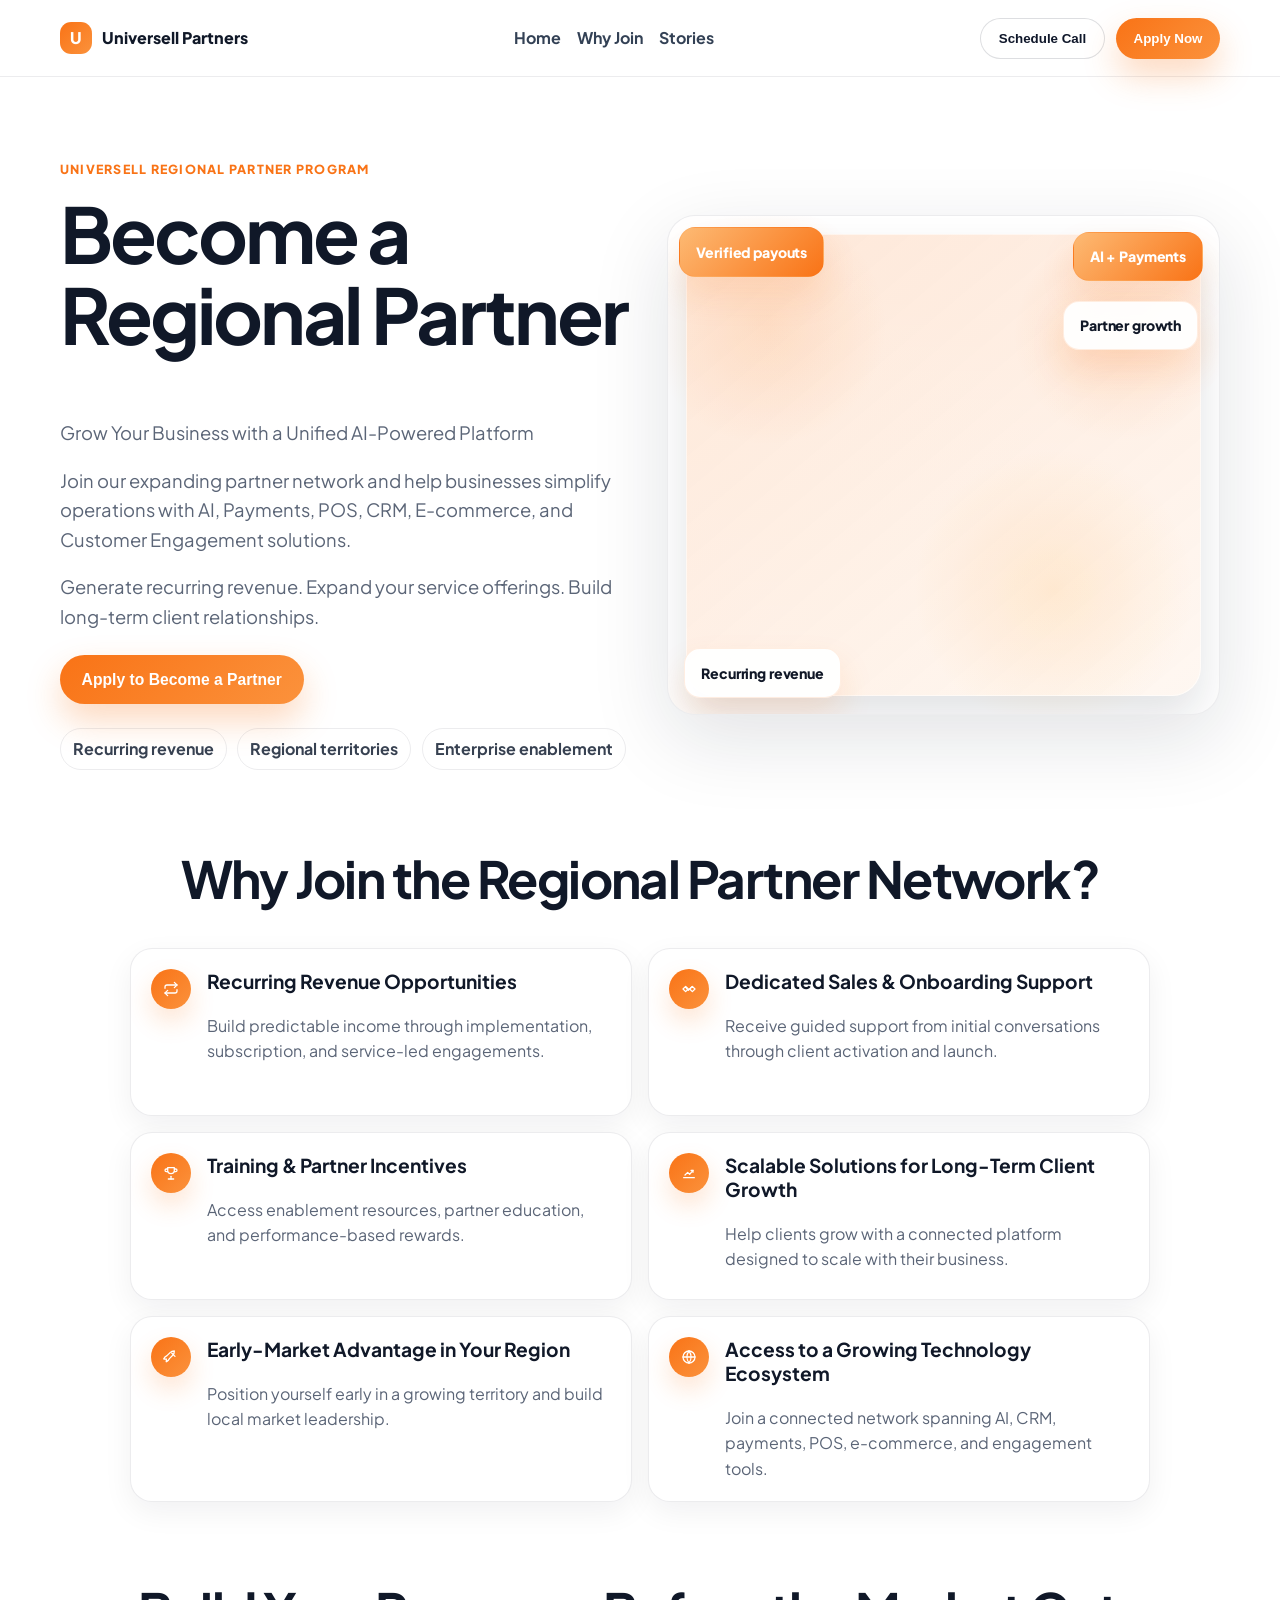
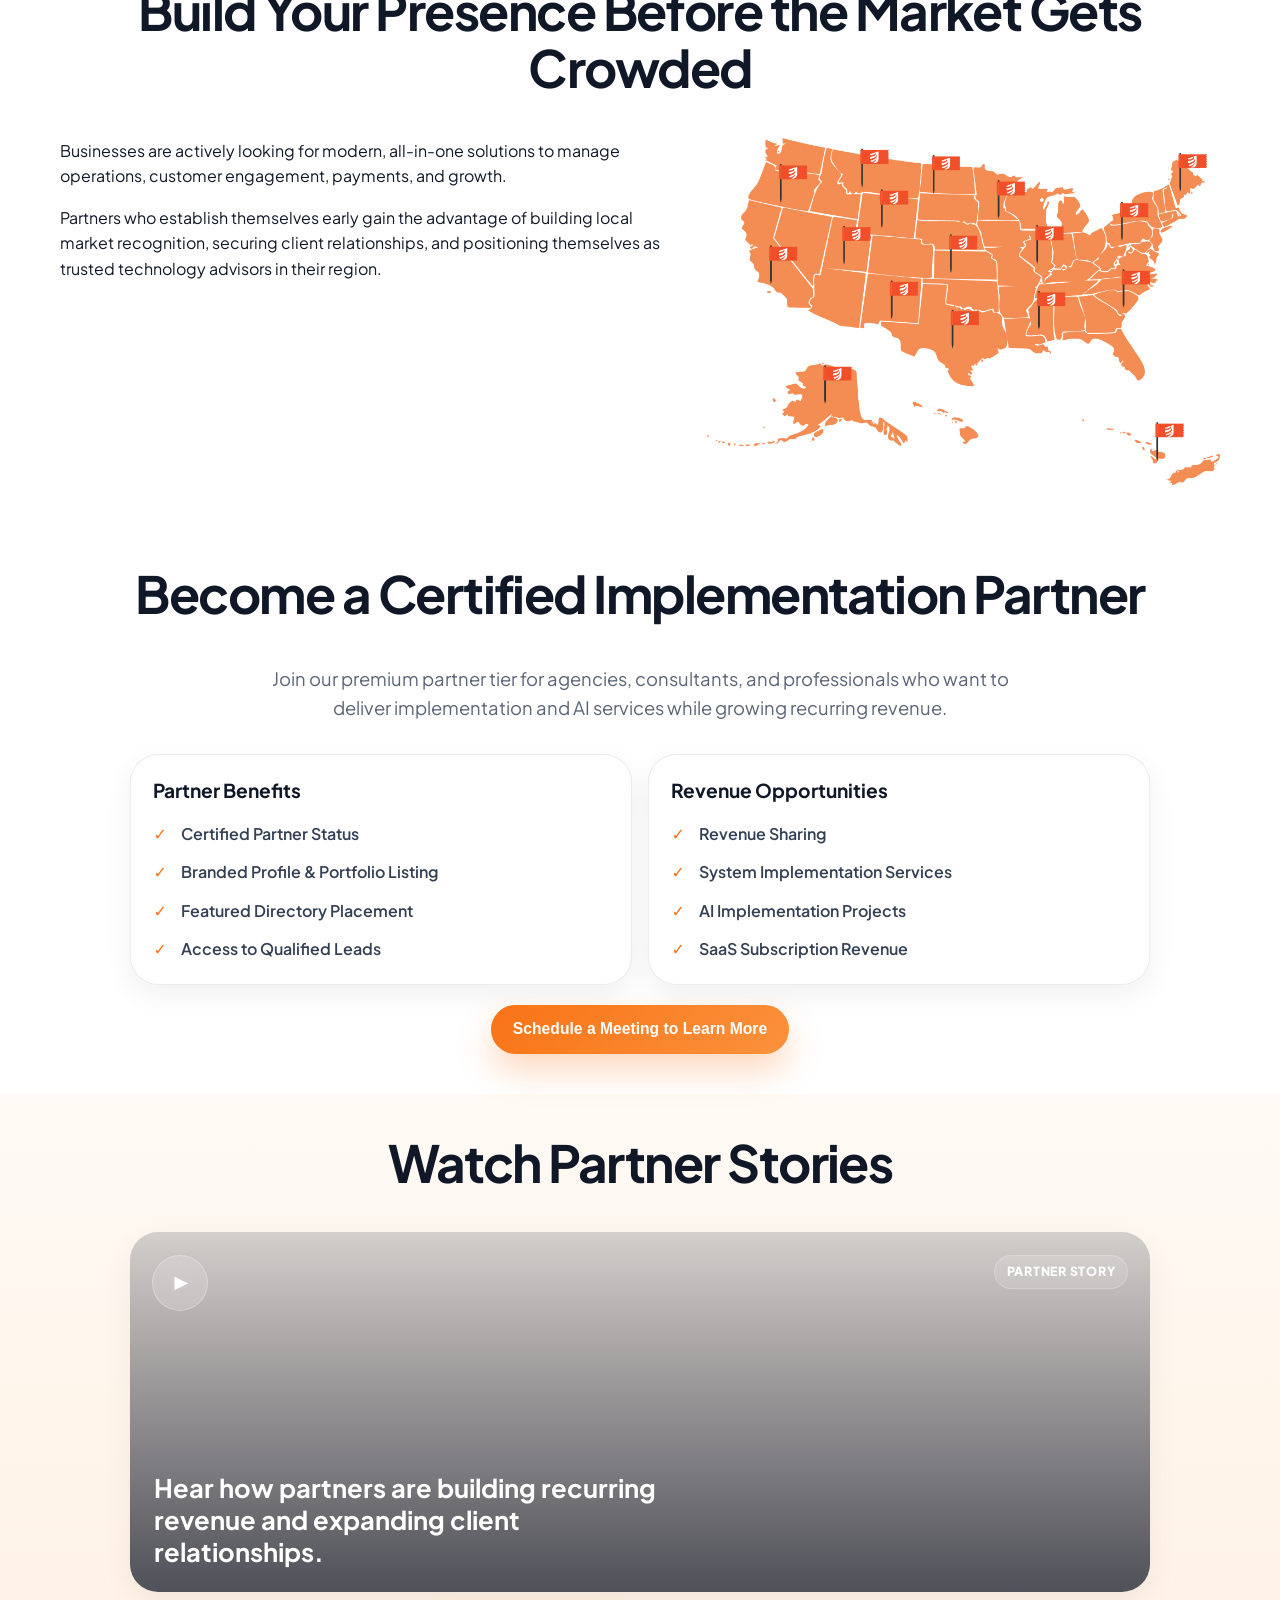
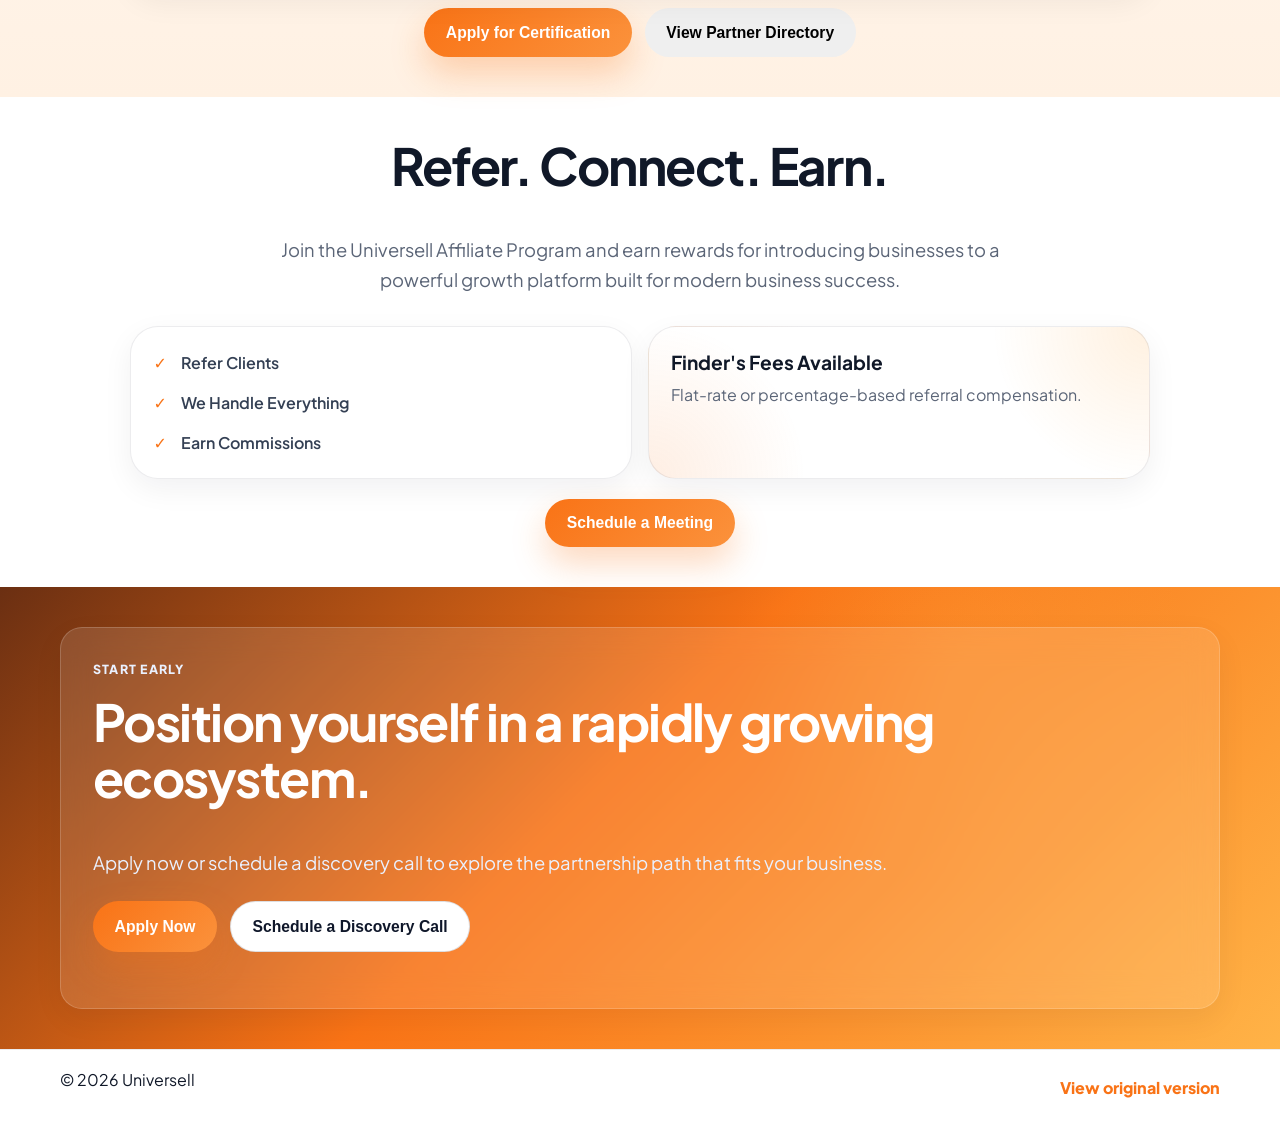
==== partner-program-modern.html @ 24c88f03 "Initial commit - Universell Partner Landing Page" ====
<!DOCTYPE html>
<html lang="en">
  <head>
    <meta charset="UTF-8" />
    <meta name="viewport" content="width=device-width, initial-scale=1.0" />
    <title>Universell Partner Program — Modern Option</title>
    <meta
      name="description"
      content="A premium SaaS-style landing page concept for Universell's Regional Partner Network."
    />
    <link rel="preconnect" href="https://fonts.googleapis.com" />
    <link rel="preconnect" href="https://fonts.gstatic.com" crossorigin />
    <link
      href="https://fonts.googleapis.com/css2?family=Plus+Jakarta+Sans:wght@400;500;600;700;800&display=swap"
      rel="stylesheet"
    />
    <link rel="stylesheet" href="partner-program-modern.css" />
  </head>
  <body>
    <a class="skip-link" href="#main">Skip to content</a>

    <header class="site-header">
      <div class="container nav">
        <a class="brand" href="#hero">
          <span class="brand-mark">U</span>
          <span>Universell Partners</span>
        </a>
        <nav>
          <a href="#hero">Home</a>
          <a href="#why-join">Why Join</a>
          <a href="#stories">Stories</a>
        </nav>
        <div class="nav-actions">
          <button class="btn btn-ghost" data-open-modal="discovery">Schedule Call</button>
          <button class="btn btn-primary" data-open-modal="apply">Apply Now</button>
        </div>
      </div>
    </header>

    <main id="main">
      <section class="hero section" id="hero">
        <div class="container hero-grid">
          <div class="hero-copy">
            <p class="eyebrow">Universell Regional Partner Program</p>
            <h1>Become a Regional Partner</h1>
            <p class="lead">
              Grow Your Business with a Unified AI-Powered Platform
            </p>
            <p class="lead">
              Join our expanding partner network and help businesses simplify operations with AI, Payments, POS, CRM, E-commerce, and Customer Engagement solutions.
            </p>
            <p class="lead">
              Generate recurring revenue. Expand your service offerings. Build long-term client relationships.
            </p>
            <div class="hero-actions">
              <button class="btn btn-primary btn-lg" data-open-modal="apply">Apply to Become a Partner</button>
            </div>
            <div class="hero-trust">
              <span>Recurring revenue</span>
              <span>Regional territories</span>
              <span>Enterprise enablement</span>
            </div>
          </div>

          <div class="hero-visual card hero-fintech-shell" role="img" aria-label="Professional partner growth image with payments and orange gradient badges">
            <div class="hero-fintech" aria-hidden="true">
              <div class="hero-pill pill-top-left">Verified payouts</div>
              <div class="hero-pill pill-top-right">AI + Payments</div>
              <div class="hero-pill pill-mid-right">Partner growth</div>
              <div class="hero-pill pill-bottom-left">Recurring revenue</div>
              <div class="hero-image-frame"></div>
            </div>
          </div>
        </div>
      </section>

      <section class="section" id="why-join">
        <div class="container section-head center">
          <h2>Why Join the Regional Partner Network?</h2>
        </div>
        <div class="container vertical-card-list">
          <article class="stack-card">
            <div class="stack-icon" aria-hidden="true">
              <svg viewBox="0 0 24 24" role="presentation" aria-hidden="true">
                <path d="M17 2l4 4-4 4" />
                <path d="M3 11V9a3 3 0 0 1 3-3h15" />
                <path d="M7 22l-4-4 4-4" />
                <path d="M21 13v2a3 3 0 0 1-3 3H3" />
              </svg>
            </div>
            <div>
              <h3>Recurring Revenue Opportunities</h3>
              <p>Build predictable income through implementation, subscription, and service-led engagements.</p>
            </div>
          </article>
          <article class="stack-card">
            <div class="stack-icon" aria-hidden="true">
              <svg viewBox="0 0 24 24" role="presentation" aria-hidden="true">
                <path d="M8 11l3 3 5-5" />
                <path d="M3 12l4-4 4 4-4 4-4-4z" />
                <path d="M13 12l4-4 4 4-4 4-4-4z" />
              </svg>
            </div>
            <div>
              <h3>Dedicated Sales &amp; Onboarding Support</h3>
              <p>Receive guided support from initial conversations through client activation and launch.</p>
            </div>
          </article>
          <article class="stack-card">
            <div class="stack-icon" aria-hidden="true">
              <svg viewBox="0 0 24 24" role="presentation" aria-hidden="true">
                <path d="M8 21h8" />
                <path d="M12 17v4" />
                <path d="M7 4h10v4a5 5 0 0 1-10 0V4z" />
                <path d="M17 6h2a2 2 0 0 1 0 4h-2" />
                <path d="M7 6H5a2 2 0 0 0 0 4h2" />
              </svg>
            </div>
            <div>
              <h3>Training &amp; Partner Incentives</h3>
              <p>Access enablement resources, partner education, and performance-based rewards.</p>
            </div>
          </article>
          <article class="stack-card">
            <div class="stack-icon" aria-hidden="true">
              <svg viewBox="0 0 24 24" role="presentation" aria-hidden="true">
                <path d="M4 19h16" />
                <path d="M6 15l4-4 3 3 5-6" />
                <path d="M15 8h3v3" />
              </svg>
            </div>
            <div>
              <h3>Scalable Solutions for Long-Term Client Growth</h3>
              <p>Help clients grow with a connected platform designed to scale with their business.</p>
            </div>
          </article>
          <article class="stack-card">
            <div class="stack-icon" aria-hidden="true">
              <svg viewBox="0 0 24 24" role="presentation" aria-hidden="true">
                <path d="M5 19c2.5-1 4-2.5 5-5l5-5c1.6-1.6 2-4 2-6-2 0-4.4.4-6 2l-5 5c-2.5 1-4 2.5-5 5 1.5.4 2.9.4 4 0z" />
                <path d="M13 6l5 5" />
                <path d="M6 18l-1 1" />
              </svg>
            </div>
            <div>
              <h3>Early-Market Advantage in Your Region</h3>
              <p>Position yourself early in a growing territory and build local market leadership.</p>
            </div>
          </article>
          <article class="stack-card">
            <div class="stack-icon" aria-hidden="true">
              <svg viewBox="0 0 24 24" role="presentation" aria-hidden="true">
                <circle cx="12" cy="12" r="9" />
                <path d="M3 12h18" />
                <path d="M12 3a15 15 0 0 1 0 18" />
                <path d="M12 3a15 15 0 0 0 0 18" />
              </svg>
            </div>
            <div>
              <h3>Access to a Growing Technology Ecosystem</h3>
              <p>Join a connected network spanning AI, CRM, payments, POS, e-commerce, and engagement tools.</p>
            </div>
          </article>
        </div>
      </section>

      <section class="section" id="market-presence">
        <div class="container">
          <div class="section-head center">
                        <h2>Build Your Presence Before the Market Gets Crowded</h2>
          </div>
          <div class="presence-layout">
            <div class="presence-copy">
              <p>
                Businesses are actively looking for modern, all-in-one solutions to manage operations, customer engagement, payments, and growth.
              </p>
              <p>
                Partners who establish themselves early gain the advantage of building local market recognition, securing client relationships, and positioning themselves as trusted technology advisors in their region.
              </p>
            </div>
            <div class="presence-map">
              <img src="US%20Map.png" alt="US map highlighting regional market opportunity" />
            </div>
          </div>
        </div>
      </section>

      <section class="section" id="certified-partner">
        <div class="container section-head center">

          <h2>Become a Certified Implementation Partner</h2>
          <p class="lead tight">
            Join our premium partner tier for agencies, consultants, and professionals who want to deliver implementation and AI services while growing recurring revenue.
          </p>
        </div>
        <div class="container certified-panel">
          <div class="certified-column">
            <h3>Partner Benefits</h3>
            <ul class="benefit-checklist">
              <li>Certified Partner Status</li>
              <li>Branded Profile &amp; Portfolio Listing</li>
              <li>Featured Directory Placement</li>
              <li>Access to Qualified Leads</li>
            </ul>
          </div>
          <div class="certified-column">
            <h3>Revenue Opportunities</h3>
            <ul class="benefit-checklist">
              <li>Revenue Sharing</li>
              <li>System Implementation Services</li>
              <li>AI Implementation Projects</li>
              <li>SaaS Subscription Revenue</li>
            </ul>
          </div>
        </div>
        <div class="container center certified-cta-wrap">
          <button class="btn btn-primary btn-lg" data-open-modal="discovery">Schedule a Meeting to Learn More</button>
        </div>
      </section>

      <section class="section section-alt" id="partner-stories">
        <div class="container section-head center">
          <h2>Watch Partner Stories</h2>
        </div>
        <div class="container stories-feature">
          <a class="story-feature-video" href="https://app.heygen.com/videos/avatar-video-f2ec187cc23545b0b8789059e43a1ef8" target="_blank" rel="noreferrer">
            <span class="story-play" aria-hidden="true">▶</span>
            <span class="story-badge">Partner Story</span>
            <strong>Hear how partners are building recurring revenue and expanding client relationships.</strong>
          </a>
          <div class="stories-actions">
            <button class="btn btn-primary btn-lg" data-open-modal="apply">Apply for Certification</button>
            <button class="btn btn-secondary btn-lg">View Partner Directory</button>
          </div>
        </div>
      </section>

      <section class="section" id="affiliate-program">
        <div class="container section-head center">
          <h2>Refer. Connect. Earn.</h2>
          <p class="lead tight">
            Join the Universell Affiliate Program and earn rewards for introducing businesses to a powerful growth platform built for modern business success.
          </p>
        </div>
        <div class="container affiliate-panel">
          <div class="affiliate-column">
            <ul class="benefit-checklist affiliate-checklist">
              <li>Refer Clients</li>
              <li>We Handle Everything</li>
              <li>Earn Commissions</li>
            </ul>
          </div>
          <div class="affiliate-column highlighted">
            <h3>Finder's Fees Available</h3>
            <p>Flat-rate or percentage-based referral compensation.</p>
          </div>
        </div>
        <div class="container center certified-cta-wrap">
          <button class="btn btn-primary btn-lg" data-open-modal="discovery">Schedule a Meeting</button>
        </div>
      </section>


      <section class="section final-cta">
        <div class="container cta-card">
          <p class="eyebrow">Start Early</p>
          <h2>Position yourself in a rapidly growing ecosystem.</h2>
          <p class="lead">Apply now or schedule a discovery call to explore the partnership path that fits your business.</p>
          <div class="hero-actions">
            <button class="btn btn-primary btn-lg" data-open-modal="apply">Apply Now</button>
            <button class="btn btn-ghost btn-lg" data-open-modal="discovery">Schedule a Discovery Call</button>
          </div>
        </div>
      </section>
    </main>

    <footer class="site-footer">
      <div class="container footer">
        <p>© 2026 Universell</p>
        <a href="index.html">View original version</a>
      </div>
    </footer>

    <div class="modal" id="apply-modal" aria-hidden="true" role="dialog" aria-label="Apply to become a partner">
      <div class="modal-panel">
        <button class="modal-close" data-close-modal aria-label="Close">×</button>
        <h3>Apply to Become a Partner</h3>
        <form class="modal-form">
          <label>Full Name <input type="text" required /></label>
          <label>Business Email <input type="email" required /></label>
          <label>Company Name <input type="text" required /></label>
          <label>Partner Type
            <select required>
              <option value="">Select type</option>
              <option>Reseller</option>
              <option>Agency</option>
              <option>Consultant</option>
              <option>Technology Advisor</option>
              <option>Business Service Provider</option>
            </select>
          </label>
          <label>Primary Region <input type="text" required /></label>
          <button class="btn btn-primary" type="submit">Submit Application</button>
        </form>
      </div>
    </div>

    <div class="modal" id="discovery-modal" aria-hidden="true" role="dialog" aria-label="Schedule a discovery call">
      <div class="modal-panel">
        <button class="modal-close" data-close-modal aria-label="Close">×</button>
        <h3>Schedule a Discovery Call</h3>
        <form class="modal-form">
          <label>Full Name <input type="text" required /></label>
          <label>Work Email <input type="email" required /></label>
          <label>Company <input type="text" required /></label>
          <label>Preferred Date <input type="date" required /></label>
          <button class="btn btn-ghost" type="submit">Request Meeting</button>
        </form>
      </div>
    </div>

    <script src="partner-program-modern.js"></script>
  </body>
</html>
---- partner-program-modern.css ----
:root {
  --primary: #f97316;
  --secondary: #ffb347;
  --accent: #fb923c;
  --dark: #0f172a;
  --text: #101828;
  --muted: #5b6577;
  --line: rgba(15, 23, 42, 0.08);
  --shadow: 0 24px 80px rgba(16, 24, 40, 0.12);
  --radius: 22px;
  --radius-lg: 28px;
}

* { box-sizing: border-box; }
html { scroll-behavior: smooth; }
body {
  margin: 0;
  font-family: "Plus Jakarta Sans", system-ui, -apple-system, Segoe UI, Roboto, sans-serif;
  color: var(--text);
  background: #fff;
  line-height: 1.6;
}

img { max-width: 100%; display: block; }

.container { width: min(1160px, 92vw); margin: 0 auto; }
.section { padding: 2.5rem 0; }
.section-alt { background: linear-gradient(180deg, #fffaf5 0%, #fff1e3 100%); }
.section-head { margin-bottom: 2rem; }
.center { text-align: center; }
.eyebrow {
  margin: 0 0 .8rem;
  text-transform: uppercase;
  letter-spacing: .1em;
  color: var(--primary);
  font-weight: 800;
  font-size: .78rem;
}

h1, h2, h3, p { margin-top: 0; }
h1 { font-size: clamp(3rem, 6vw, 5rem); line-height: 1.05; letter-spacing: -0.04em; }
h2 { font-size: clamp(2rem, 4vw, 3.25rem); line-height: 1.1; letter-spacing: -0.03em; }
h3 { font-size: 1.2rem; line-height: 1.25; }
.lead { font-size: clamp(1rem, 1.8vw, 1.15rem); color: var(--muted); max-width: 68ch; }

.lead.tight { max-width: 58ch; margin-inline: auto; }

.skip-link {
  position: absolute; left: 1rem; top: -100px; background: #111827; color: #fff;
  padding: .5rem .75rem; border-radius: .5rem; z-index: 1000;
}
.skip-link:focus { top: 1rem; }

.site-header {
  position: sticky; top: 0; z-index: 50; backdrop-filter: blur(16px);
  background: rgba(255,255,255,.88); border-bottom: 1px solid var(--line);
}
.nav {
  min-height: 76px; display: flex; align-items: center; justify-content: space-between; gap: 1rem;
}
.brand { display: inline-flex; align-items: center; gap: .6rem; text-decoration: none; color: inherit; font-weight: 800; }
.brand-mark {
  width: 2rem; aspect-ratio: 1; display: grid; place-items: center; border-radius: .7rem;
  color: #fff; background: linear-gradient(135deg, var(--primary), var(--accent));
}
nav { display: none; gap: 1rem; }
nav a { text-decoration: none; color: #334155; font-weight: 700; }
.nav-actions { display: flex; gap: .7rem; }

.btn {
  appearance: none; border: 0; border-radius: 999px; padding: .75rem 1.1rem; font-weight: 800;
  cursor: pointer; transition: transform .2s ease, box-shadow .2s ease, opacity .2s ease;
}
.btn:hover { transform: translateY(-2px); }
.btn-primary {
  color: #fff; background: linear-gradient(135deg, var(--primary), var(--accent));
  box-shadow: 0 16px 34px rgba(249, 115, 22, .28);
}
.btn-ghost { color: var(--dark); background: #fff; border: 1px solid rgba(15, 23, 42, .14); }
.btn-lg { padding: .95rem 1.35rem; font-size: .98rem; }

.hero { padding-top: 5.2rem; }
.hero-grid { display: grid; gap: 2rem; }
.hero-actions { display: flex; flex-wrap: wrap; gap: .8rem; margin: 1.5rem 0; }
.hero-trust { display: flex; flex-wrap: wrap; gap: .65rem; }
.hero-trust span {
  padding: .45rem .75rem; border-radius: 999px; border: 1px solid var(--line); font-weight: 700; color: #374151;
}
.hero-visual {
  position: relative; min-height: 500px; overflow: hidden; border-radius: var(--radius-lg); box-shadow: var(--shadow);
  padding: 1.2rem;
  background: linear-gradient(180deg, #fffaf5 0%, #ffffff 100%);
}
.card { background: #fff; border: 1px solid var(--line); }
.hero-visual::after {
  content: ""; position: absolute; inset: 0;
  background:
    radial-gradient(circle at 18% 22%, rgba(251, 146, 60, .16), transparent 20%),
    radial-gradient(circle at 82% 24%, rgba(249, 115, 22, .14), transparent 18%),
    radial-gradient(circle at 70% 75%, rgba(255, 179, 71, .18), transparent 26%);
}
.hero-fintech {
  position: absolute;
  inset: 0;
  z-index: 1;
}

.hero-image-frame {
  position: absolute;
  inset: 1.1rem;
  border-radius: 1.8rem;
  overflow: hidden;
  background:
    linear-gradient(140deg, rgba(249, 115, 22, .18), rgba(251, 146, 60, .08)),
    url("Hero%20image.jpg") center/cover no-repeat;
  box-shadow: inset 0 0 0 1px rgba(255, 255, 255, .55), 0 22px 44px rgba(15, 23, 42, .12);
}

.hero-image-frame::after {
  content: "";
  position: absolute;
  inset: 0;
  background: linear-gradient(180deg, rgba(255,255,255,.06), rgba(255,255,255,.14));
}

.hero-pill {
  position: absolute;
  z-index: 3;
  padding: .78rem 1rem;
  border-radius: 1rem;
  font-size: .88rem;
  font-weight: 800;
  letter-spacing: -.01em;
  color: #111827;
  background: rgba(255, 255, 255, .94);
  border: 1px solid rgba(249, 115, 22, .12);
  box-shadow: 0 18px 34px rgba(249, 115, 22, .14);
}

.pill-top-left,
.pill-top-right {
  color: #fff;
  background: linear-gradient(135deg, #fdba74, #f97316);
}

.pill-top-left { top: .7rem; left: .7rem; }
.pill-top-right { top: 1rem; right: 1rem; }
.pill-mid-right { top: 5.3rem; right: 1.3rem; }
.pill-bottom-left { left: 1rem; bottom: 1rem; }

@media (max-width: 720px) {
  .hero-visual {
    min-height: 430px;
    padding: 1rem;
  }

  .hero-image-frame {
    inset: .8rem;
    border-radius: 1.35rem;
  }

  .hero-pill {
    padding: .7rem .85rem;
    font-size: .82rem;
  }

  .pill-top-left,
  .pill-top-right { top: .5rem; }
  .pill-mid-right { top: 4.3rem; right: .8rem; }
  .pill-bottom-left { left: .6rem; bottom: .8rem; }
}

.split-grid { display: grid; gap: 1.2rem; }
.vertical-card-list { display: grid; gap: 1rem; grid-template-columns: repeat(2, minmax(0, 1fr)); max-width: 1020px; margin: 0 auto; }
.stack-card {
  display: grid; grid-template-columns: auto 1fr; gap: 1rem; align-items: start;
  min-height: 168px; padding: 1.25rem 1.25rem; border-radius: var(--radius); border: 1px solid var(--line); background: #fff; box-shadow: 0 10px 30px rgba(16, 24, 40, .06);
}
.stack-icon {
  width: 2.5rem; aspect-ratio: 1; display: grid; place-items: center; border-radius: 999px; color: #fff; font-weight: 900;
  background: linear-gradient(135deg, var(--primary), var(--accent)); box-shadow: 0 12px 26px rgba(249, 115, 22, .2); font-size: 1.1rem; line-height: 1;
}
.stack-icon svg {
  width: 1rem;
  height: 1rem;
  fill: none;
  stroke: #fff;
  stroke-width: 1.9;
  stroke-linecap: round;
  stroke-linejoin: round;
}
.stack-card p { margin-bottom: 0; color: var(--muted); }
.presence-layout { display: grid; gap: 1.2rem; align-items: center; }
.presence-copy,
.presence-map {
  min-height: 100%; padding: 0; border-radius: 0; border: 0; box-shadow: none;
}
.presence-copy { background: transparent; }
.presence-copy p:last-child { margin-bottom: 0; }
.presence-map { background: transparent; display: grid; place-items: center; }
.presence-map img { width: 100%; height: auto; display: block; border-radius: 18px; }
.certified-panel { display: grid; gap: 1rem; max-width: 1020px; margin: 0 auto; }
.certified-column {
  padding: 1.4rem; border-radius: var(--radius-lg); border: 1px solid var(--line); background: #fff; box-shadow: 0 10px 30px rgba(16, 24, 40, .06);
}
.benefit-checklist { list-style: none; margin: 0; padding: 0; display: grid; gap: .8rem; }
.benefit-checklist li {
  padding-left: 1.75rem; position: relative; color: #344054; font-weight: 600;
}
.benefit-checklist li::before { content: "✓"; position: absolute; left: 0; top: 0; color: var(--primary); font-weight: 900; }
.certified-cta-wrap { margin-top: 1.25rem; }
.stories-feature { display: grid; gap: 1rem; max-width: 1020px; margin: 0 auto; }
.story-feature-video {
  position: relative; min-height: 360px; border-radius: var(--radius-lg); padding: 1.5rem; color: #fff; text-decoration: none;
  display: flex; align-items: end;
  background:
    linear-gradient(180deg, rgba(11, 18, 34, .18), rgba(11, 18, 34, .72)),
    url("https://images.unsplash.com/photo-1516321318423-f06f85e504b3?auto=format&fit=crop&w=1600&q=80") center/cover;
  overflow: hidden; box-shadow: 0 10px 30px rgba(16, 24, 40, .06);
}
.story-feature-video strong {
  position: relative; max-width: 520px; font-size: clamp(1.3rem, 2vw, 1.8rem); line-height: 1.25; z-index: 1;
}
.story-play {
  position: absolute; inset: 1.4rem auto auto 1.4rem; width: 3.5rem; aspect-ratio: 1; display: grid; place-items: center; border-radius: 999px;
  background: rgba(255, 255, 255, .18); backdrop-filter: blur(12px); border: 1px solid rgba(255, 255, 255, .28); font-size: 1.1rem; font-weight: 900; z-index: 1;
}
.story-badge {
  position: absolute; top: 1.4rem; right: 1.4rem; z-index: 1; padding: .4rem .7rem; border-radius: 999px; background: rgba(255, 255, 255, .14);
  border: 1px solid rgba(255, 255, 255, .22); font-size: .78rem; font-weight: 800; text-transform: uppercase; letter-spacing: .06em;
}
.stories-actions { display: flex; flex-wrap: wrap; justify-content: center; gap: .8rem; }
.affiliate-panel { display: grid; gap: 1rem; max-width: 1020px; margin: 0 auto; }
.affiliate-column {
  padding: 1.4rem; border-radius: var(--radius-lg); border: 1px solid var(--line); background: #fff; box-shadow: 0 10px 30px rgba(16, 24, 40, .06);
}
.affiliate-column.highlighted {
  background:
    radial-gradient(circle at top right, rgba(255, 138, 0, .12), transparent 30%),
    radial-gradient(circle at bottom left, rgba(249, 115, 22, .12), transparent 30%),
    #fff;
}
.affiliate-column h3 { margin-bottom: .5rem; }
.affiliate-column p { margin-bottom: 0; color: var(--muted); }
.affiliate-checklist { gap: .9rem; }
.benefit-grid { display: grid; grid-template-columns: 1fr; gap: 1rem; }
.panel,
.image-aside,
.path-card,
.story-card,
.stat-card,
.cta-card,
details {
  border-radius: var(--radius);
  border: 1px solid var(--line);
  background: #fff;
  box-shadow: 0 10px 30px rgba(16, 24, 40, .06);
}
.panel {
  display: grid; grid-template-columns: 110px 1fr; gap: 1rem; padding: .85rem; overflow: hidden; align-items: center;
}
.panel img { width: 110px; height: 100%; min-height: 110px; object-fit: cover; border-radius: 16px; }
.panel p { color: var(--muted); margin-bottom: 0; }
.image-aside { padding: 1.2rem; min-height: 100%; background:
  linear-gradient(180deg, rgba(255,255,255,.92), rgba(248,250,255,.96)),
  url("https://images.unsplash.com/photo-1497366754035-f200968a6e72?auto=format&fit=crop&w=1400&q=80") center/cover;
}
.aside-label { display: inline-flex; padding: .35rem .6rem; border-radius: 999px; font-size: .75rem; font-weight: 800; color: var(--primary); background: rgba(249,115,22,.12); }
.mini-dashboard { display: grid; grid-template-columns: repeat(3, minmax(0, 1fr)); gap: .8rem; margin-top: 1.2rem; }
.mini-dashboard div { padding: .9rem; border-radius: 18px; background: rgba(255,255,255,.82); border: 1px solid rgba(15, 23, 42, .06); }
.mini-dashboard strong { display: block; font-size: 1.2rem; }
.mini-dashboard span { color: var(--muted); font-size: .82rem; }

.platform-shell { border-radius: var(--radius-lg); padding: 1rem; }
.platform-hero {
  min-height: 460px; position: relative; overflow: hidden; border-radius: calc(var(--radius-lg) - 8px);
  background:
    radial-gradient(circle at 50% 50%, rgba(249,115,22,.13), rgba(255,255,255,.85) 52%),
    url("https://images.unsplash.com/photo-1552664730-d307ca884978?auto=format&fit=crop&w=1800&q=80") center/cover;
}
.platform-hero::after {
  content: ""; position: absolute; inset: 0; background: linear-gradient(180deg, rgba(255,255,255,.78), rgba(255,255,255,.35));
}
.core,
.module { position: absolute; z-index: 2; transform: translate(-50%, -50%); border-radius: 999px; text-align: center; white-space: nowrap; }
.core {
  left: 50%; top: 50%; padding: 1rem 1.15rem; color: #fff; font-weight: 900; background: linear-gradient(135deg, var(--primary), var(--accent));
  box-shadow: 0 18px 40px rgba(249,115,22,.35);
}
.module {
  padding: .6rem .8rem; font-size: .82rem; font-weight: 800; background: rgba(255,255,255,.92); border: 1px solid rgba(15, 23, 42, .08);
  box-shadow: 0 10px 28px rgba(15, 23, 42, .08);
}
.m1 { top: 18%; left: 50%; }
.m2 { top: 30%; left: 24%; }
.m3 { top: 30%; left: 76%; }
.m4 { top: 50%; left: 16%; }
.m5 { top: 50%; left: 84%; }
.m6 { top: 72%; left: 25%; }
.m7 { top: 72%; left: 75%; }
.m8 { top: 84%; left: 50%; }

.path-grid,
.story-grid,
.stat-grid,
.faq-list { display: grid; gap: 1rem; }
.path-card { padding: 1.25rem; }
.path-card .tag {
  display: inline-flex; padding: .35rem .65rem; border-radius: 999px; font-size: .75rem; font-weight: 900; text-transform: uppercase; letter-spacing: .05em;
}
.path-icon {
  width: 3rem; aspect-ratio: 1; display: grid; place-items: center; border-radius: 999px; margin-bottom: .85rem; border: 1px solid rgba(15, 23, 42, .08); background: #fff; box-shadow: 0 10px 28px rgba(15, 23, 42, .08);
}
.path-icon svg {
  width: 1.35rem; height: 1.35rem; fill: none; stroke: var(--dark); stroke-width: 1.8; stroke-linecap: round; stroke-linejoin: round;
}
.path-icon.implementation svg { stroke: #f97316; }
.path-icon.affiliate svg { stroke: #ff8a00; }
.path-purple .tag { color: #fff; background: linear-gradient(135deg, #f97316, #fb923c); }
.path-orange .tag { color: #7b3f00; background: linear-gradient(135deg, #ffc56c, #ff8a00); }
.path-card ul { margin: 0; padding-left: 1.1rem; color: #344054; }
.path-visual {
  margin: 1rem 0; min-height: 180px; border-radius: 18px; background:
    linear-gradient(135deg, rgba(249,115,22,.3), rgba(251,146,60,.2)),
    url("https://images.unsplash.com/photo-1521737604893-d14cc237f11d?auto=format&fit=crop&w=1400&q=80") center/cover;
}
.path-visual.affiliate {
  background:
    linear-gradient(135deg, rgba(255,138,0,.35), rgba(249,115,22,.18)),
    url("https://images.unsplash.com/photo-1556761175-b413da4baf72?auto=format&fit=crop&w=1400&q=80") center/cover;
}
.story-card { padding: 1rem; }
.story-thumb { min-height: 190px; border-radius: 18px; margin-bottom: .9rem; background-size: cover; background-position: center; }
.story-1 { background-image: url("https://images.unsplash.com/photo-1460925895917-afdab827c52f?auto=format&fit=crop&w=1400&q=80"); }
.story-2 { background-image: url("https://images.unsplash.com/photo-1553028826-f4804a6dba3b?auto=format&fit=crop&w=1400&q=80"); }
.story-3 { background-image: url("https://images.unsplash.com/photo-1552581234-26160f608093?auto=format&fit=crop&w=1400&q=80"); }
.story-card p { color: var(--muted); }

.stat-grid { grid-template-columns: repeat(2, minmax(0, 1fr)); }
.stat-card { padding: 1.1rem; }
.stat-card strong { display: block; font-size: clamp(2rem, 3vw, 2.6rem); line-height: 1.05; }
.stat-card span { color: var(--muted); font-weight: 700; }

.faq-list details { padding: 0; overflow: hidden; }
.faq-list summary {
  list-style: none; cursor: pointer; padding: 1rem 1.1rem; font-weight: 800;
}
.faq-list summary::-webkit-details-marker { display: none; }
.faq-list p { margin: 0; padding: 0 1.1rem 1rem; color: var(--muted); }

.final-cta {
  background: radial-gradient(circle at 75% 15%, rgba(255,179,71,.2), transparent 22%),
    linear-gradient(135deg, #6b2f12 0%, #f97316 46%, #ffb347 100%);
  color: #fff;
}
.final-cta .eyebrow,
.final-cta .lead { color: #eaf1ff; }
.cta-card { padding: 2rem; background: rgba(255,255,255,.12); border-color: rgba(255,255,255,.18); backdrop-filter: blur(16px); }

.site-footer { border-top: 1px solid var(--line); background: #fff; }
.footer { min-height: 76px; display: flex; align-items: center; justify-content: space-between; gap: 1rem; }
.footer a { color: var(--primary); font-weight: 800; text-decoration: none; }

.modal {
  position: fixed; inset: 0; display: none; align-items: center; justify-content: center; padding: 1rem; background: rgba(3, 7, 18, .66); z-index: 100;
}
.modal.open { display: flex; }
.modal-panel {
  position: relative; width: min(520px, 100%); border-radius: 24px; background: #fff; padding: 1.2rem;
}
.modal-close {
  position: absolute; top: .6rem; right: .7rem; width: 2rem; aspect-ratio: 1; border: 0; border-radius: 999px; cursor: pointer; font-size: 1.2rem; background: #eef2ff;
}
.modal-form { display: grid; gap: .75rem; }
.modal-form label { display: grid; gap: .3rem; font-weight: 700; }
.modal-form input,
.modal-form select {
  padding: .72rem .8rem; border-radius: .75rem; border: 1px solid rgba(15,23,42,.2); font: inherit;
}

:focus-visible { outline: 3px solid rgba(0, 194, 255, .55); outline-offset: 2px; }

@media (min-width: 760px) {
  nav { display: flex; }
  .hero-grid,
  .split-grid { grid-template-columns: 1.02fr .98fr; align-items: center; }
  .presence-layout { grid-template-columns: minmax(0, 1.1fr) minmax(320px, .9fr); }
  .certified-panel { grid-template-columns: repeat(2, minmax(0, 1fr)); }
  .affiliate-panel { grid-template-columns: 1fr 1fr; }
  .benefit-grid { grid-template-columns: repeat(2, minmax(0, 1fr)); }
  .story-grid { grid-template-columns: repeat(3, minmax(0, 1fr)); }
  .stat-grid { grid-template-columns: repeat(4, minmax(0, 1fr)); }
  .path-grid { grid-template-columns: repeat(2, minmax(0, 1fr)); }
  .vertical-card-list { grid-template-columns: repeat(2, minmax(0, 1fr)); }
}

@media (max-width: 759px) {
  .nav-actions { display: none; }
  .panel { grid-template-columns: 1fr; }
  .panel img { width: 100%; }
  .mini-dashboard { grid-template-columns: 1fr; }
  .vertical-card-list { grid-template-columns: 1fr; }
  .footer { flex-direction: column; align-items: flex-start; }
}

@media (prefers-reduced-motion: reduce) {
  *, *::before, *::after { animation: none !important; transition: none !important; scroll-behavior: auto !important; }
}
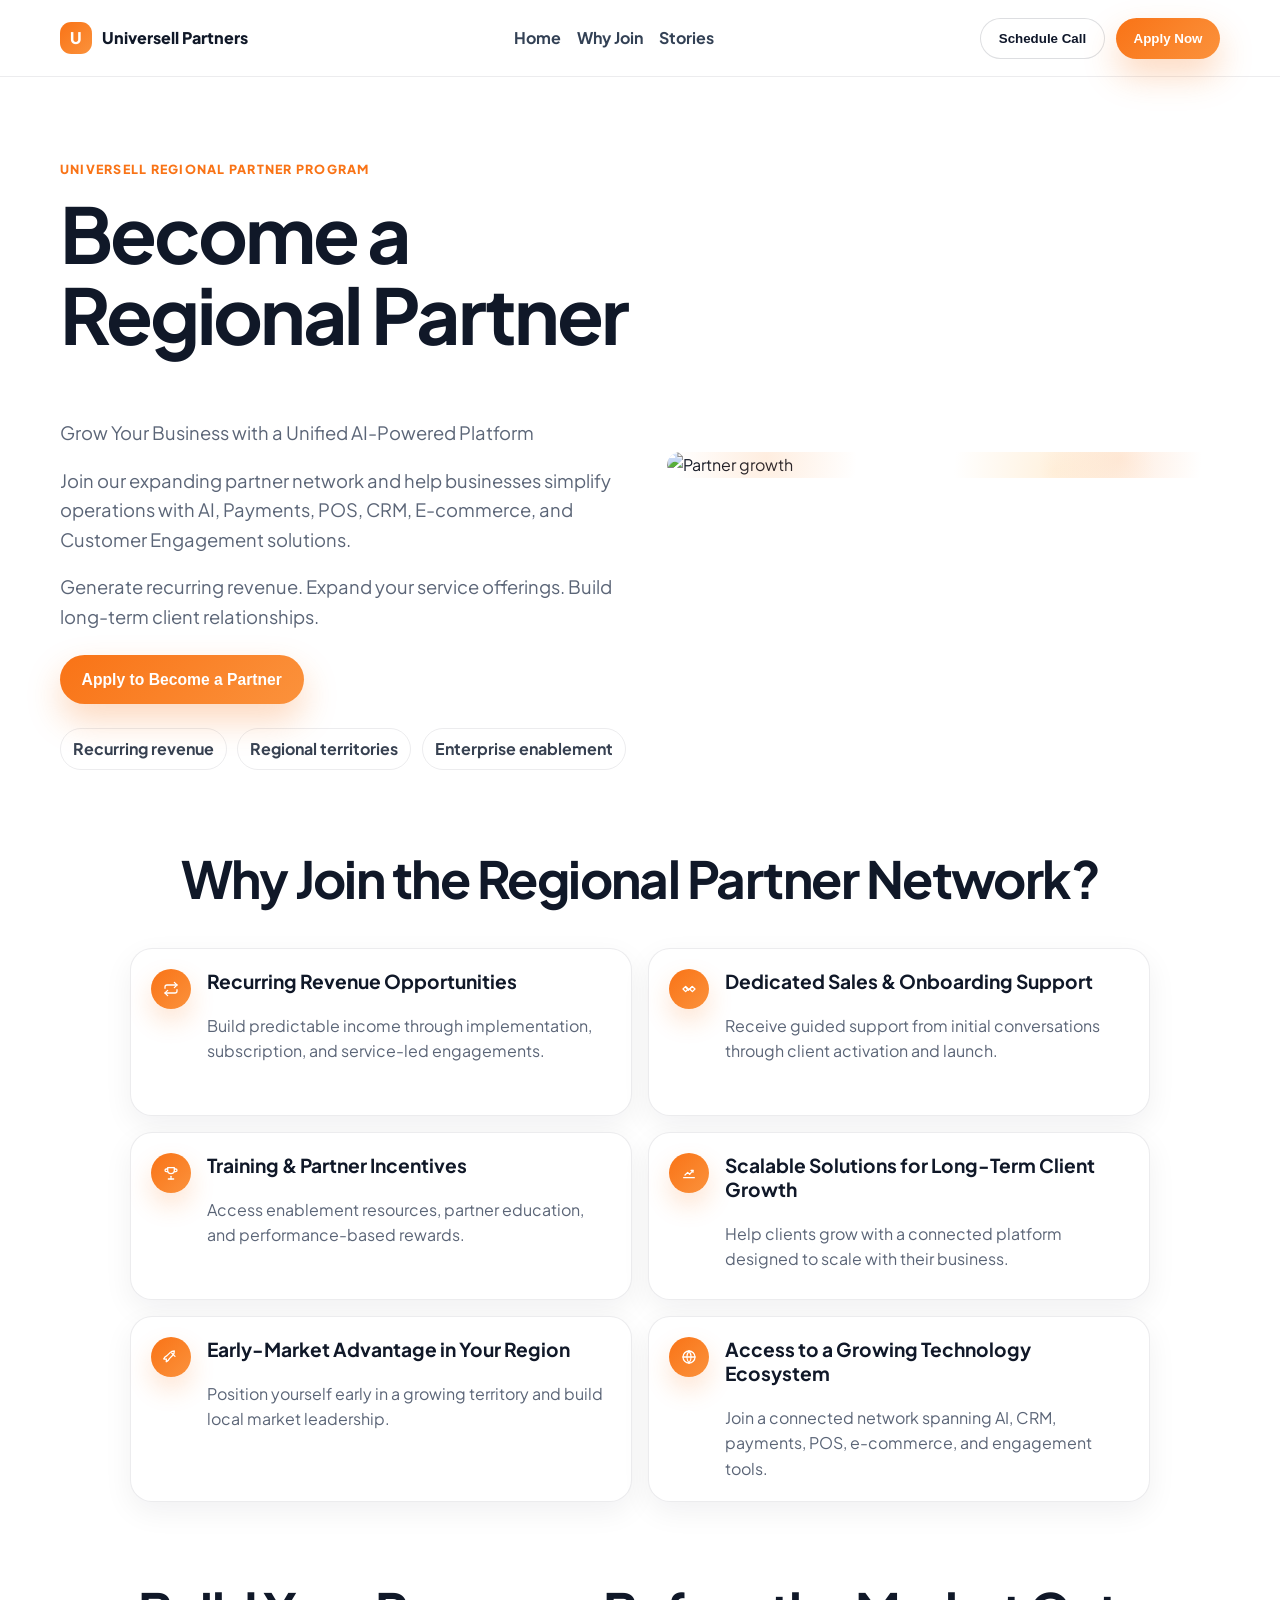
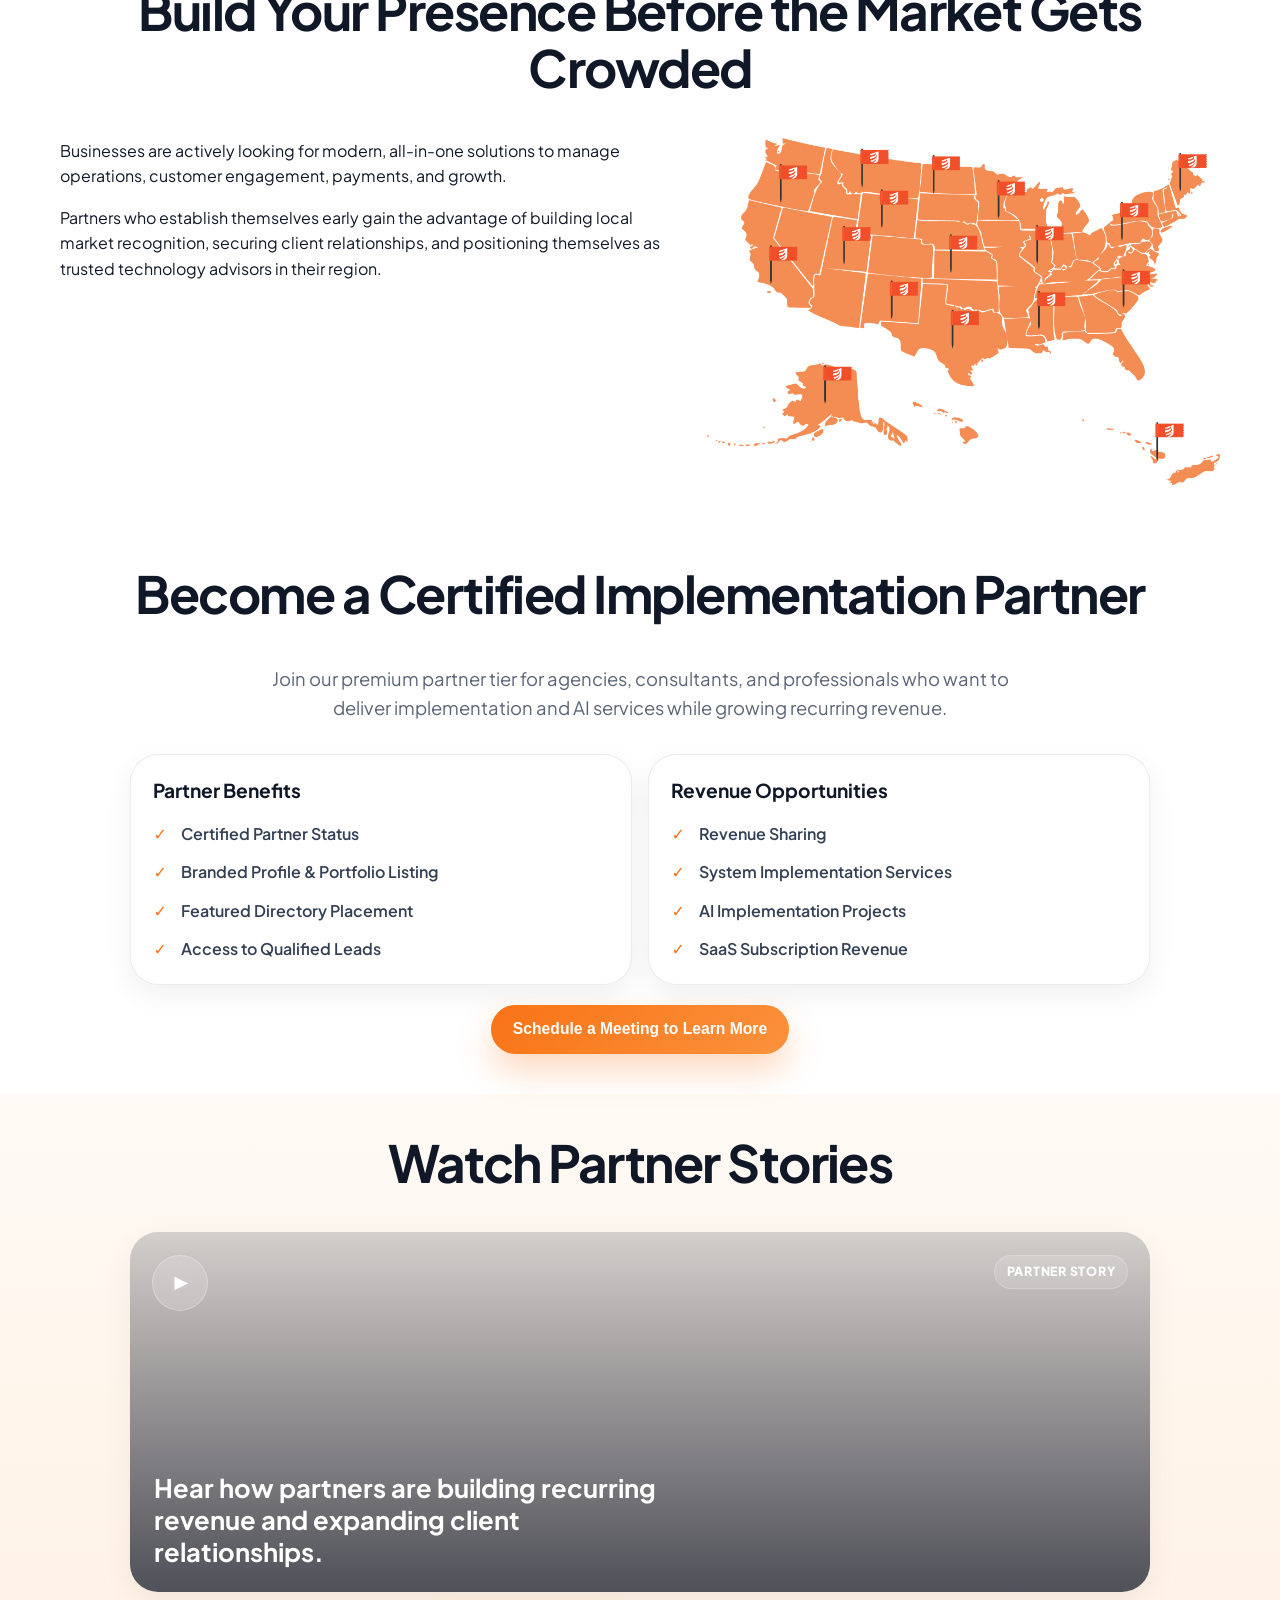
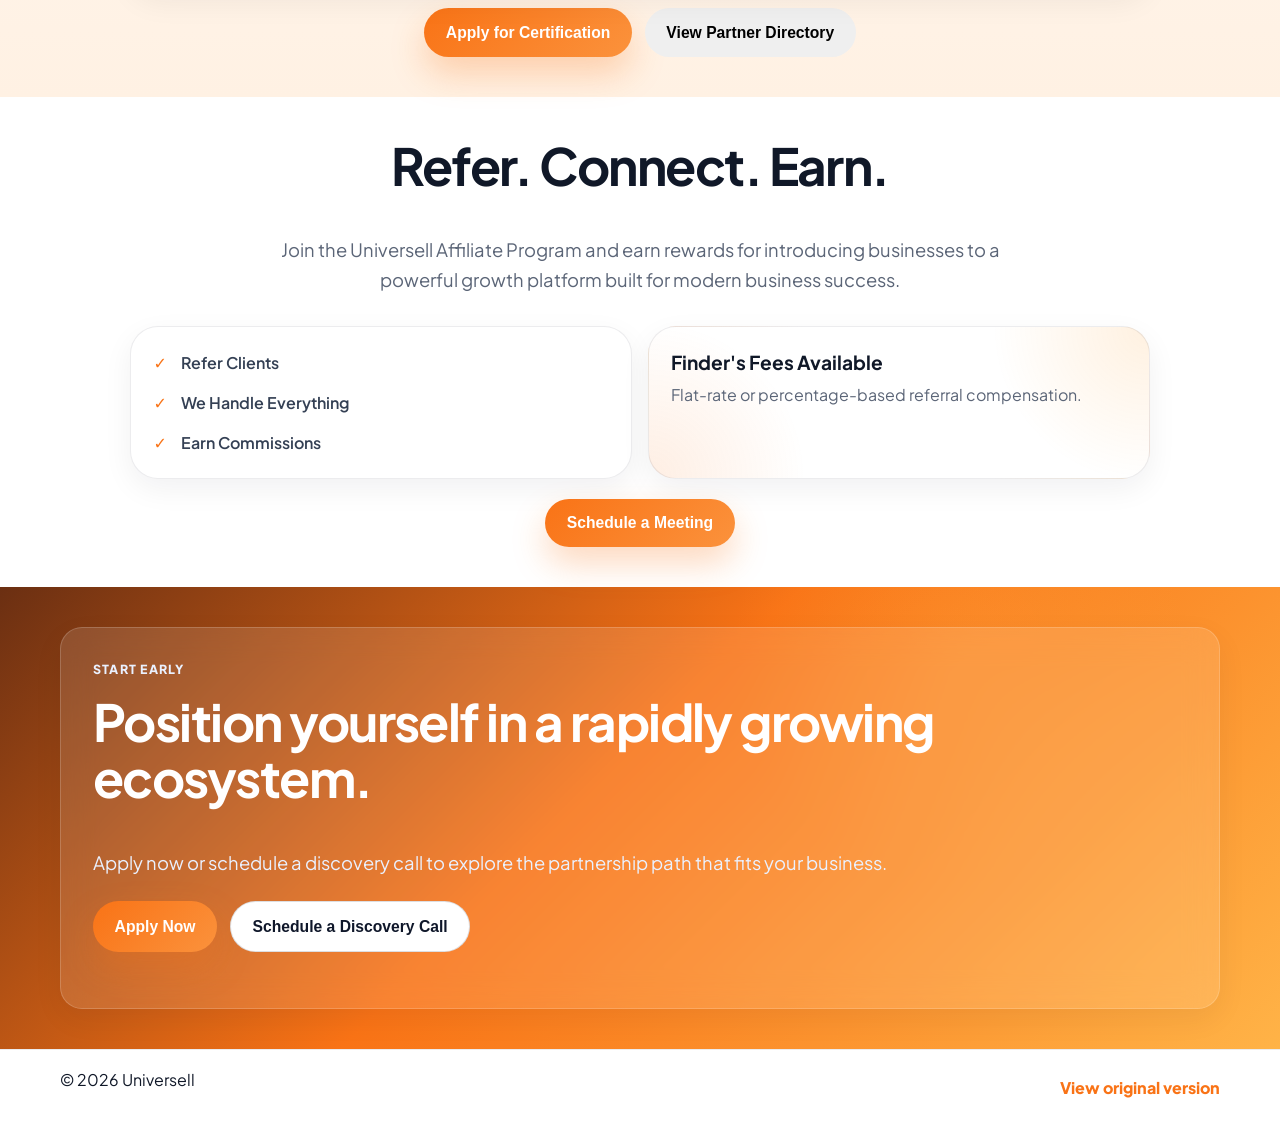
==== commit 47a0149c: "Remove hero frame, use original image with curved corners, remove pill badges" ====
--- a/partner-program-modern.html
+++ b/partner-program-modern.html
@@ -62,14 +62,8 @@
             </div>
           </div>
 
-          <div class="hero-visual card hero-fintech-shell" role="img" aria-label="Professional partner growth image with payments and orange gradient badges">
-            <div class="hero-fintech" aria-hidden="true">
-              <div class="hero-pill pill-top-left">Verified payouts</div>
-              <div class="hero-pill pill-top-right">AI + Payments</div>
-              <div class="hero-pill pill-mid-right">Partner growth</div>
-              <div class="hero-pill pill-bottom-left">Recurring revenue</div>
-              <div class="hero-image-frame"></div>
-            </div>
+          <div class="hero-visual">
+            <img src="Hero image.jpg" alt="Partner growth" class="hero-img" />
           </div>
         </div>
       </section>
--- a/partner-program-modern.css
+++ b/partner-program-modern.css
@@ -87,9 +87,14 @@
   padding: .45rem .75rem; border-radius: 999px; border: 1px solid var(--line); font-weight: 700; color: #374151;
 }
 .hero-visual {
-  position: relative; min-height: 500px; overflow: hidden; border-radius: var(--radius-lg); box-shadow: var(--shadow);
-  padding: 1.2rem;
-  background: linear-gradient(180deg, #fffaf5 0%, #ffffff 100%);
+  position: relative; overflow: hidden; border-radius: 1rem;
+}
+.hero-img {
+  width: 100%;
+  height: 100%;
+  object-fit: cover;
+  border-radius: 1rem;
+  display: block;
 }
 .card { background: #fff; border: 1px solid var(--line); }
 .hero-visual::after {
@@ -107,8 +112,8 @@
 
 .hero-image-frame {
   position: absolute;
-  inset: 1.1rem;
-  border-radius: 1.8rem;
+  inset: 0;
+  border-radius: 1.2rem;
   overflow: hidden;
   background:
     linear-gradient(140deg, rgba(249, 115, 22, .18), rgba(251, 146, 60, .08)),
@@ -155,8 +160,8 @@
   }
 
   .hero-image-frame {
-    inset: .8rem;
-    border-radius: 1.35rem;
+    inset: 0;
+    border-radius: 1rem;
   }
 
   .hero-pill {
